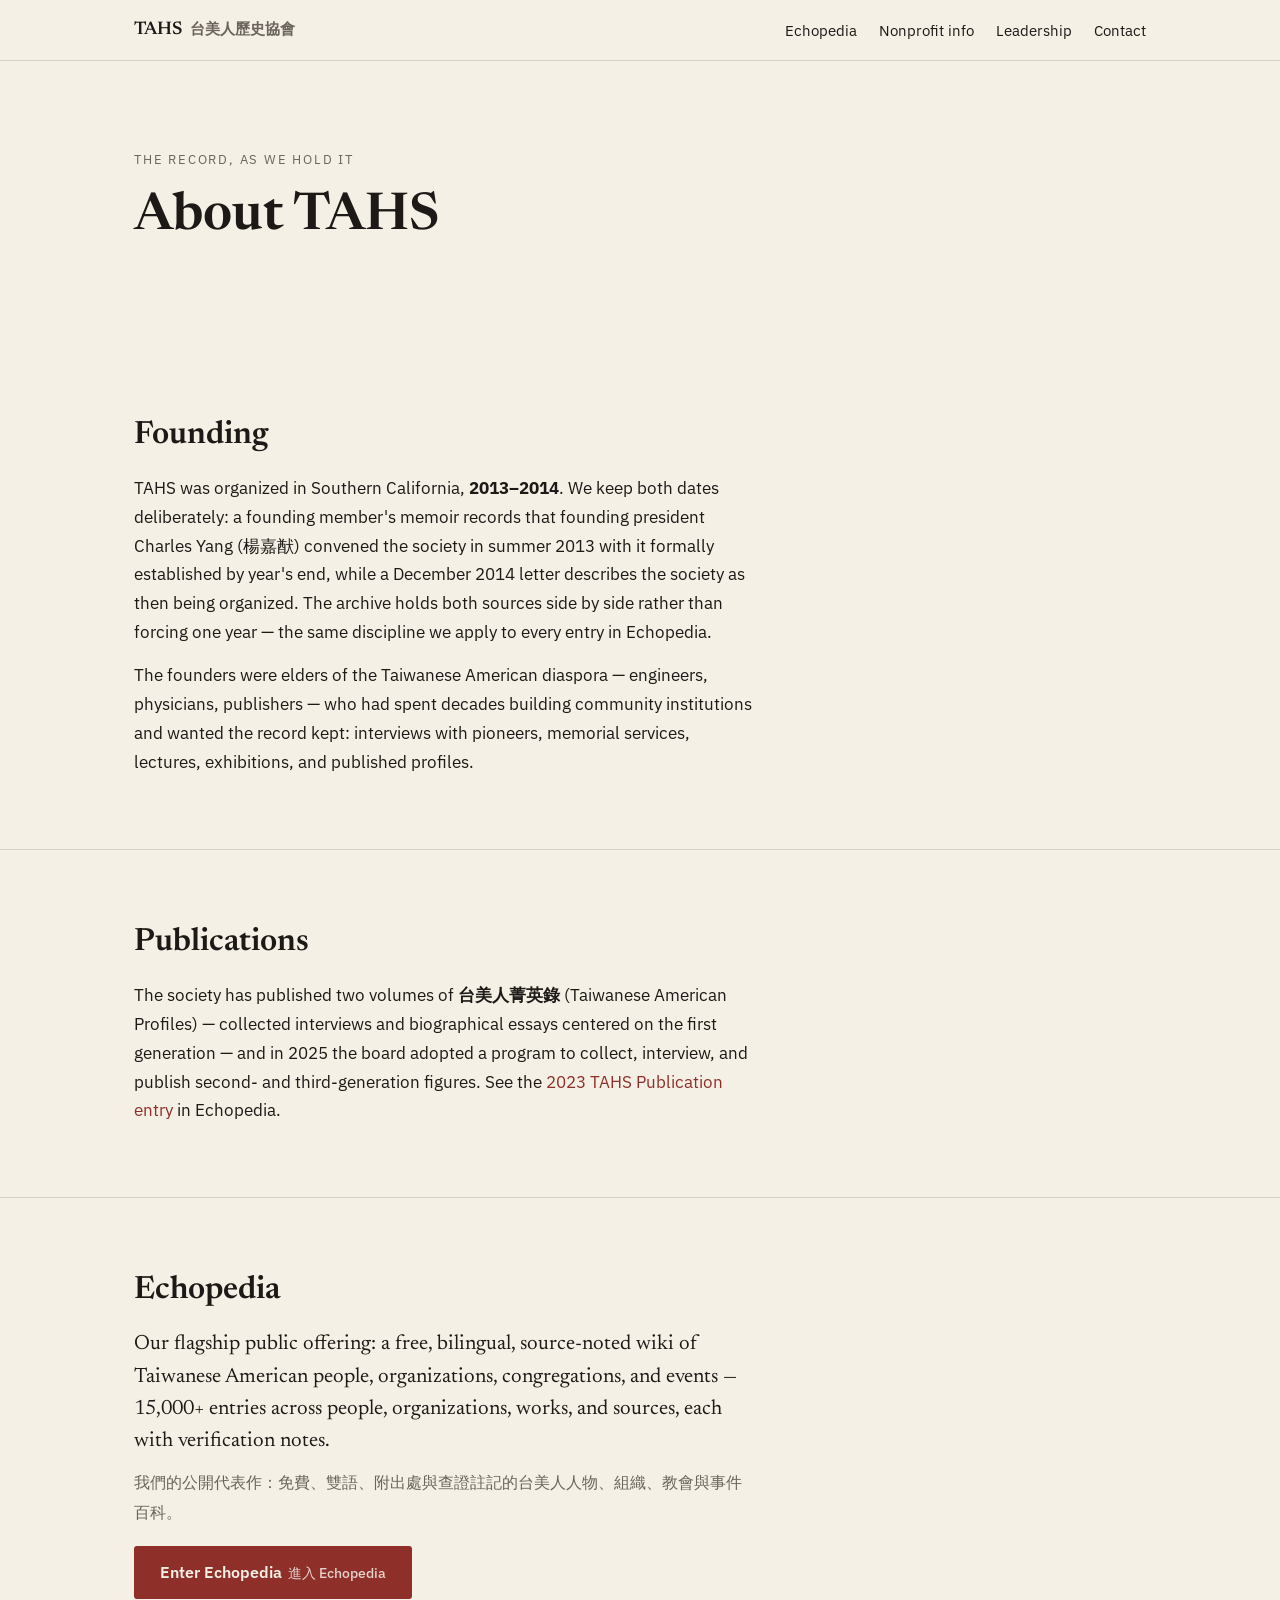
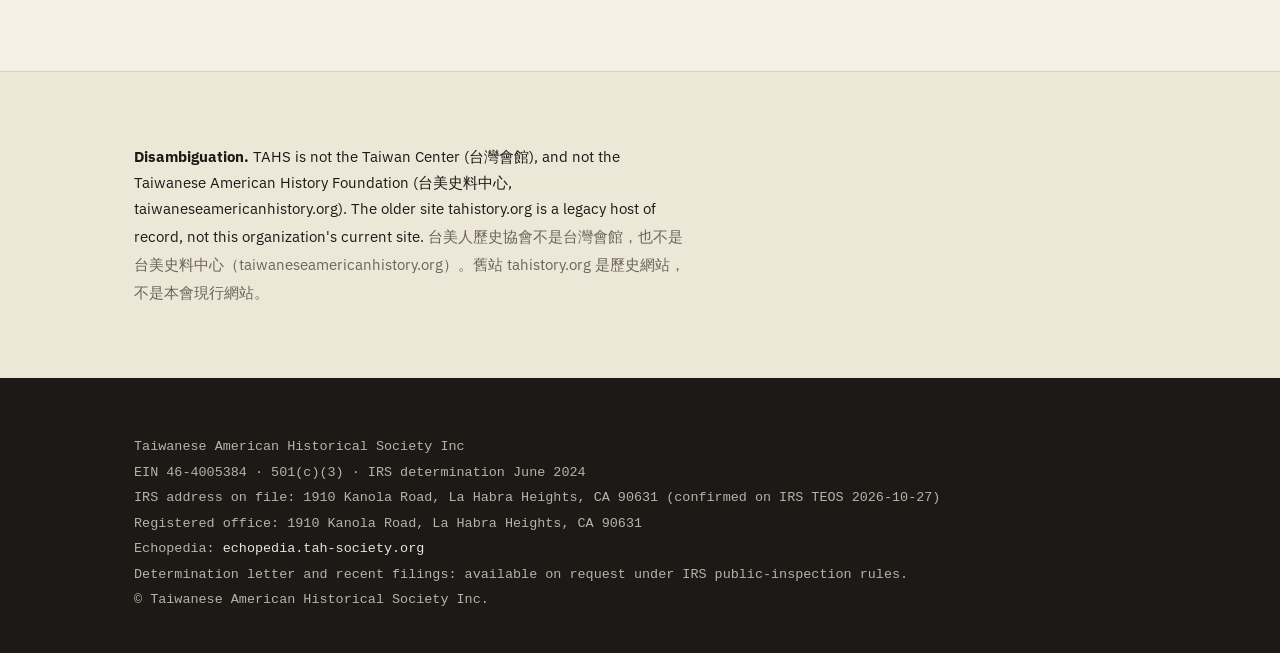
==== about.html @ c7df957f "L4 PASSED: TEOS-verified address/officer/Pub78 PC/990-N 2025+2024+2013; determination stated precise" ====
<!DOCTYPE html>
<html lang="en">
<head>
<meta charset="utf-8">
<meta name="viewport" content="width=device-width, initial-scale=1">
<title>About — TAHS 台美人歷史協會</title>
<meta name="description" content="The founding record, publications, and disambiguation of the Taiwanese American Historical Society.">
<link rel="canonical" href="https://tah-society.org/about">
<link rel="stylesheet" href="/assets/css/fonts.css">
<link rel="stylesheet" href="/assets/css/styles.css">
<link rel="icon" href="/assets/img/favicon.svg" type="image/svg+xml">
</head>
<body>

<nav><div class="wrap">
  <a class="wordmark" href="/">TAHS<span class="zh">台美人歷史協會</span></a>
  <ul>
    <li><a href="https://echopedia.tah-society.org">Echopedia</a></li>
    <li><a href="/nonprofit">Nonprofit info</a></li>
    <li><a href="/leadership">Leadership</a></li>
    <li><a href="/contact">Contact</a></li>
  </ul>
</div></nav>

<header class="hero"><div class="wrap" style="grid-template-columns:1fr">
  <div>
    <div class="kicker">The record, as we hold it</div>
    <h1>About TAHS</h1>
  </div>
</div></header>

<section><div class="wrap">
  <h2>Founding</h2>
  <p>TAHS was organized in Southern California, <strong>2013–2014</strong>. We keep both dates deliberately: a founding member's memoir records that founding president Charles Yang (楊嘉猷) convened the society in summer 2013 with it formally established by year's end, while a December 2014 letter describes the society as then being organized. The archive holds both sources side by side rather than forcing one year — the same discipline we apply to every entry in Echopedia.</p>
  <p style="margin-top:14px">The founders were elders of the Taiwanese American diaspora — engineers, physicians, publishers — who had spent decades building community institutions and wanted the record kept: interviews with pioneers, memorial services, lectures, exhibitions, and published profiles.</p>
</div></section>

<section><div class="wrap">
  <h2>Publications</h2>
  <p>The society has published two volumes of <strong>台美人菁英錄</strong> (Taiwanese American Profiles) — collected interviews and biographical essays centered on the first generation — and in 2025 the board adopted a program to collect, interview, and publish second- and third-generation figures. See the <a href="https://echopedia.tah-society.org/sources/2023-tahs-publication.html">2023 TAHS Publication entry</a> in Echopedia.</p>
</div></section>

<section><div class="wrap">
  <h2>Echopedia</h2>
  <p class="lede">Our flagship public offering: a free, bilingual, source-noted wiki of Taiwanese American people, organizations, congregations, and events — 15,000+ entries across people, organizations, works, and sources, each with verification notes.
    <span class="zh">我們的公開代表作：免費、雙語、附出處與查證註記的台美人人物、組織、教會與事件百科。</span></p>
  <p style="margin-top:18px"><a class="btn" href="https://echopedia.tah-society.org">Enter Echopedia<span class="zh">進入 Echopedia</span></a></p>
</div></section>

<section class="disambig"><div class="wrap">
  <p><strong>Disambiguation.</strong> TAHS is not the Taiwan Center (台灣會館), and not the Taiwanese American History Foundation (台美史料中心, taiwaneseamericanhistory.org). The older site tahistory.org is a legacy host of record, not this organization's current site.
  <span class="zh muted">台美人歷史協會不是台灣會館，也不是台美史料中心（taiwaneseamericanhistory.org）。舊站 tahistory.org 是歷史網站，不是本會現行網站。</span></p>
</div></section>

<footer><div class="wrap">
  <div class="legal">
    <!--BEGIN FOOTER_LEGAL-->

    Taiwanese American Historical Society Inc<br>
    EIN 46-4005384 · 501(c)(3) · IRS determination June 2024<br>
    IRS address on file: 1910 Kanola Road, La Habra Heights, CA 90631 (confirmed on IRS TEOS 2026-10-27)<br>
    Registered office: 1910 Kanola Road, La Habra Heights, CA 90631<br>
    Echopedia: <a href="https://echopedia.tah-society.org">echopedia.tah-society.org</a><br>
    Determination letter and recent filings: available on request under IRS public-inspection rules.<br>
    © Taiwanese American Historical Society Inc.
  <!--END FOOTER_LEGAL-->
  </div>
</div></footer>

</body>
</html>
---- assets/css/fonts.css ----
@font-face{font-family:'IBM Plex Sans';font-style:normal;font-weight:400;font-display:swap;src:url('../fonts/IBMPlexSans-400.woff2') format('woff2');}
@font-face{font-family:'IBM Plex Sans';font-style:normal;font-weight:500;font-display:swap;src:url('../fonts/IBMPlexSans-500.woff2') format('woff2');}
@font-face{font-family:'IBM Plex Sans';font-style:normal;font-weight:600;font-display:swap;src:url('../fonts/IBMPlexSans-600.woff2') format('woff2');}
@font-face{font-family:'IBM Plex Sans';font-style:normal;font-weight:700;font-display:swap;src:url('../fonts/IBMPlexSans-700.woff2') format('woff2');}
@font-face{font-family:'Newsreader';font-style:italic;font-weight:400;font-display:swap;src:url('../fonts/Newsreader-400i.woff2') format('woff2');}
@font-face{font-family:'Newsreader';font-style:normal;font-weight:400;font-display:swap;src:url('../fonts/Newsreader-400.woff2') format('woff2');}
@font-face{font-family:'Newsreader';font-style:normal;font-weight:600;font-display:swap;src:url('../fonts/Newsreader-600.woff2') format('woff2');}
---- assets/css/styles.css ----
/* TAHS landing — palette locked (ink/paper/rule/seal/screen/muted) */
:root{
  --ink:#1C1916; --paper:#F4F0E6; --rule:#D9D1C3;
  --seal:#8E2F2A; --screen:#243038; --muted:#6B645C;
  --sans:'IBM Plex Sans','Noto Sans TC','PingFang TC','Microsoft JhengHei',sans-serif;
  --serif:'Newsreader','Noto Serif TC','PingFang TC','Microsoft JhengHei',serif;
}
*{box-sizing:border-box;margin:0;padding:0}
html{scroll-behavior:smooth}
body{background:var(--paper);color:var(--ink);font-family:var(--sans);font-size:17px;line-height:1.7}
.zh{font-family:var(--sans);line-height:1.85}
.wrap{max-width:1060px;margin:0 auto;padding:0 24px}
a{color:var(--seal);text-decoration:none}
a:hover{text-decoration:underline}
h1,h2,h3{font-family:var(--serif);font-weight:600;line-height:1.25}
h1{font-size:clamp(2rem,4.5vw,3.25rem)}
h2{font-size:clamp(1.4rem,2.6vw,2rem);margin-bottom:.6em}
p{max-width:62ch}
.muted{color:var(--muted)}
.small{font-size:.85rem}
section{padding:72px 0;border-top:1px solid var(--rule)}
section:first-of-type{border-top:none}

/* nav */
nav{position:sticky;top:0;background:rgba(244,240,230,.96);backdrop-filter:blur(6px);border-bottom:1px solid var(--rule);z-index:50}
nav .wrap{display:flex;align-items:center;justify-content:space-between;height:60px}
.wordmark{font-family:var(--serif);font-weight:600;font-size:1.15rem;color:var(--ink)}
.wordmark .zh{font-size:.95rem;color:var(--muted);margin-left:.5em}
nav ul{display:flex;gap:22px;list-style:none}
nav ul a{color:var(--ink);font-size:.95rem}
nav ul a:hover{color:var(--seal);text-decoration:none}

/* hero */
.hero{padding:88px 0 72px}
.hero .wrap{display:grid;grid-template-columns:1.25fr .75fr;gap:48px;align-items:center}
.hero .kicker{font-size:.8rem;letter-spacing:.14em;text-transform:uppercase;color:var(--muted);margin-bottom:14px}
.hero h1{margin-bottom:.4em}
.hero .sub{color:var(--muted);font-size:1.05rem;margin-bottom:28px}
.hero .sub .zh{display:block;margin-top:6px}
.btn{display:inline-block;background:var(--seal);color:#F4F0E6;padding:13px 26px;border-radius:3px;font-weight:600;font-size:.98rem}
.btn:hover{background:#75241f;text-decoration:none}
.btn .zh{font-weight:500;opacity:.85;margin-left:.4em;font-size:.92em}

/* echopedia entry card (drawn like a wiki entry) */
.entrycard{background:var(--screen);color:#E8E4DA;border-radius:6px;padding:26px 26px 20px;box-shadow:0 14px 34px rgba(28,25,22,.28)}
.entrycard .kind{font-size:.72rem;letter-spacing:.16em;text-transform:uppercase;color:#9FB0BC;margin-bottom:10px}
.entrycard .name{font-family:var(--serif);font-size:1.35rem;font-weight:600}
.entrycard .name .zh{margin-left:.5em;font-size:1.05rem}
.entrycard .role{color:#B9C4CC;font-size:.92rem;margin:8px 0 16px}
.entrycard .chip{display:inline-block;font-size:.72rem;border:1px solid #4A5A66;color:#9FB0BC;border-radius:99px;padding:3px 10px;margin-top:4px}
.entrycard a{color:#E8E4DA;text-decoration:underline;text-underline-offset:3px}

/* credibility strip */
.strip{background:#EDE7D8}
.strip dl{display:grid;grid-template-columns:repeat(auto-fit,minmax(280px,1fr));gap:14px 36px;margin-top:22px}
.strip dt{font-size:.74rem;letter-spacing:.12em;text-transform:uppercase;color:var(--muted)}
.strip dd{font-family:ui-monospace,SFMono-Regular,Menlo,monospace;font-size:.92rem;margin-top:2px;user-select:all}
.strip .note{margin-top:20px}

/* cards */
.cards{display:grid;grid-template-columns:repeat(auto-fit,minmax(280px,1fr));gap:22px;margin:30px 0 34px}
.card{background:#FBF8F0;border:1px solid var(--rule);border-radius:6px;padding:22px 22px 18px;display:flex;flex-direction:column;gap:8px}
.card .kind{font-size:.7rem;letter-spacing:.16em;text-transform:uppercase;color:var(--muted)}
.card .name{font-family:var(--serif);font-size:1.15rem;font-weight:600}
.card .blurb{font-size:.92rem;color:var(--muted);flex:1}
.card .go{font-size:.88rem;font-weight:600}

/* simple blocks */
.lede{font-family:var(--serif);font-size:1.3rem;line-height:1.55;max-width:56ch}
.lede .zh{display:block;font-family:var(--sans);font-size:1rem;color:var(--muted);margin-top:10px}
.disambig{background:#EDE7D8;font-size:.95rem}
.rule-note{border-left:3px solid var(--seal);padding-left:16px;color:var(--muted);font-size:.95rem;margin-top:18px}
table.officers{border-collapse:collapse;margin-top:18px;min-width:min(100%,560px)}
table.officers th,table.officers td{text-align:left;padding:10px 18px 10px 0;border-bottom:1px solid var(--rule);vertical-align:top}
table.officers th{font-size:.74rem;letter-spacing:.12em;text-transform:uppercase;color:var(--muted)}

/* footer */
footer{background:var(--ink);color:#B9B2A6;padding:56px 0 40px;font-size:.88rem}
footer a{color:#E8E4DA}
footer .legal{font-family:ui-monospace,SFMono-Regular,Menlo,monospace;font-size:.84rem;line-height:1.9;user-select:all}
footer .cols{display:grid;grid-template-columns:1fr 1fr;gap:40px}
@media(max-width:760px){
  .hero .wrap{grid-template-columns:1fr}
  footer .cols{grid-template-columns:1fr}
  nav ul{gap:14px}
}

/* v1.1 — research-driven */
.zh-hero{font-family:var(--serif);font-size:clamp(1.5rem,3vw,2.2rem);color:var(--muted);font-weight:400;margin-top:.15em}
.stats{display:grid;grid-template-columns:repeat(auto-fit,minmax(160px,1fr));gap:18px;margin:8px 0 10px}
.stats a{display:block;background:#FBF8F0;border:1px solid var(--rule);border-radius:6px;padding:16px 18px}
.stats a:hover{text-decoration:none;border-color:var(--seal)}
.stats dt{font-size:.72rem;letter-spacing:.12em;text-transform:uppercase;color:var(--muted)}
.stats dd{font-family:var(--serif);font-size:1.7rem;font-weight:600;color:var(--ink)}
.pullquote{background:var(--screen);color:#E8E4DA}
.pullquote blockquote{font-family:var(--serif);font-size:clamp(1.2rem,2.4vw,1.7rem);line-height:1.7;max-width:52ch}
.pullquote .en{font-size:.75em;color:#B9C4CC;font-style:italic}
.pullquote a{color:#E8E4DA}
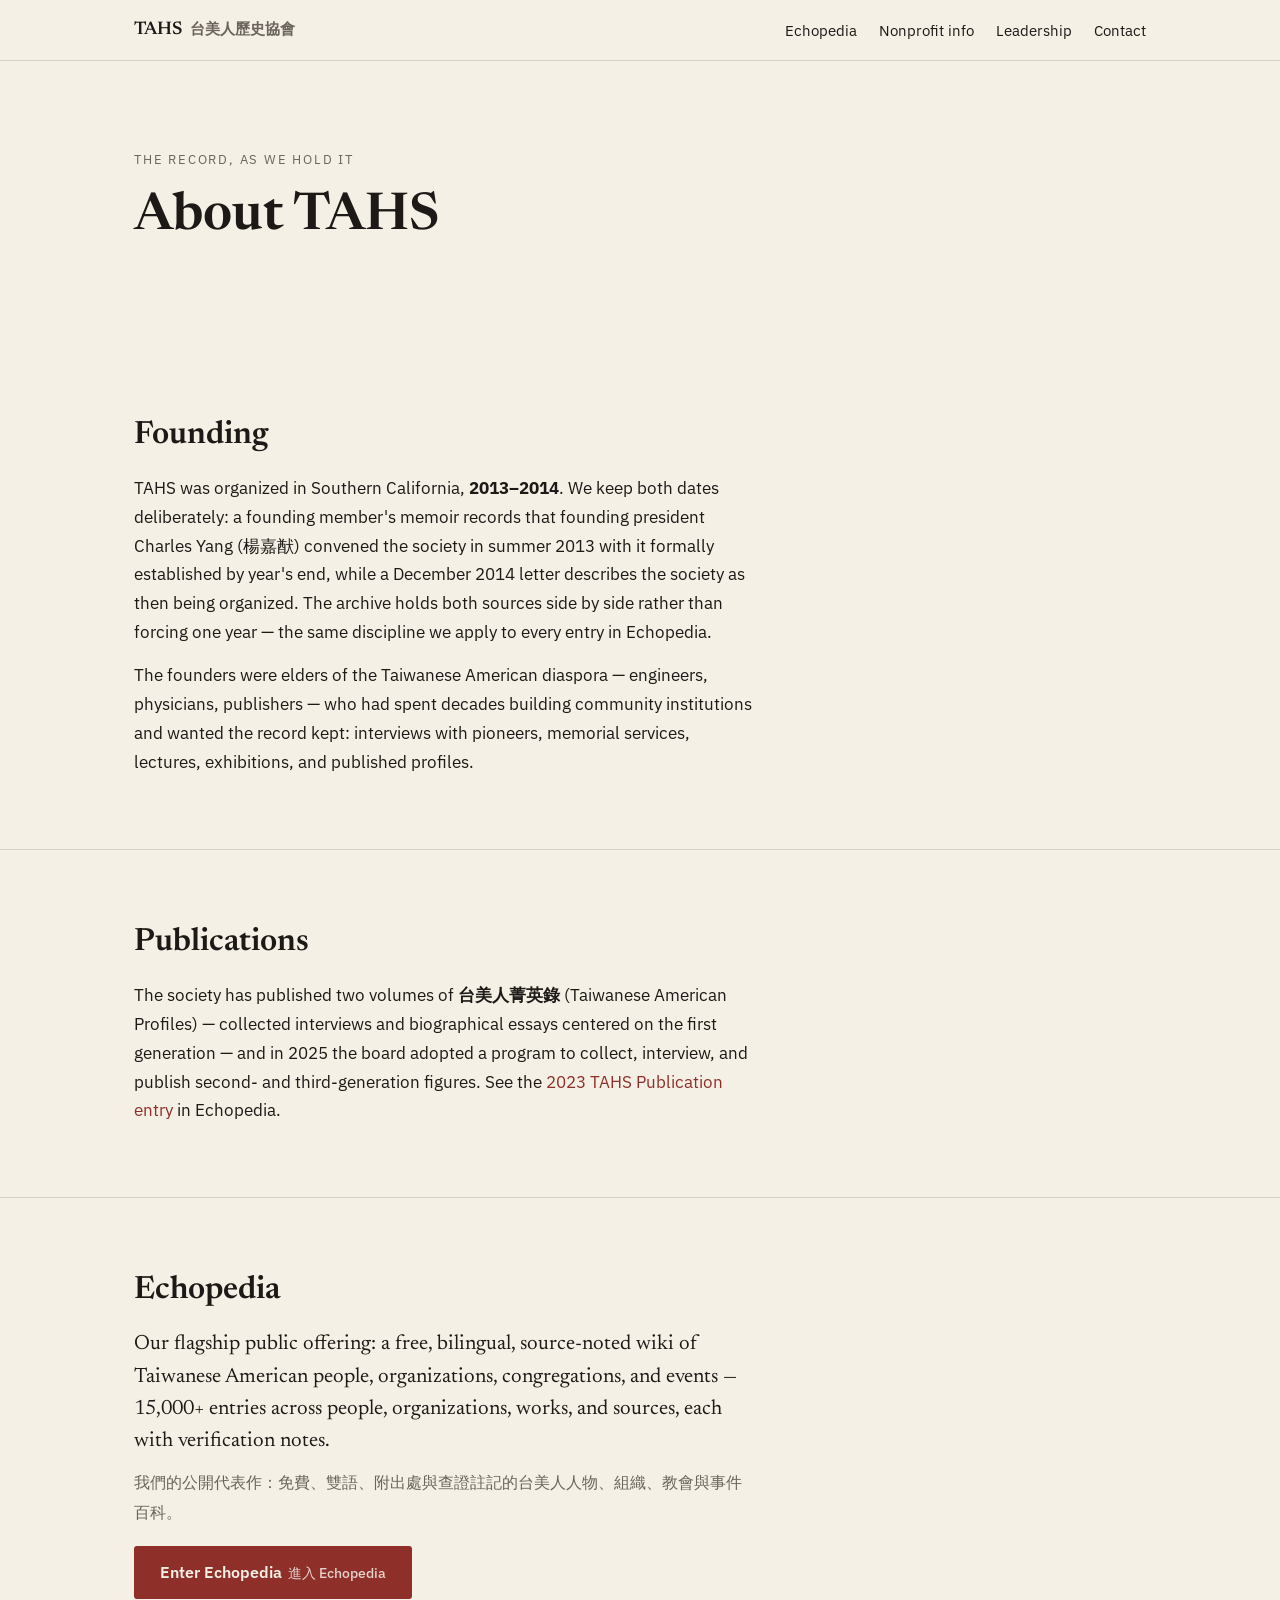
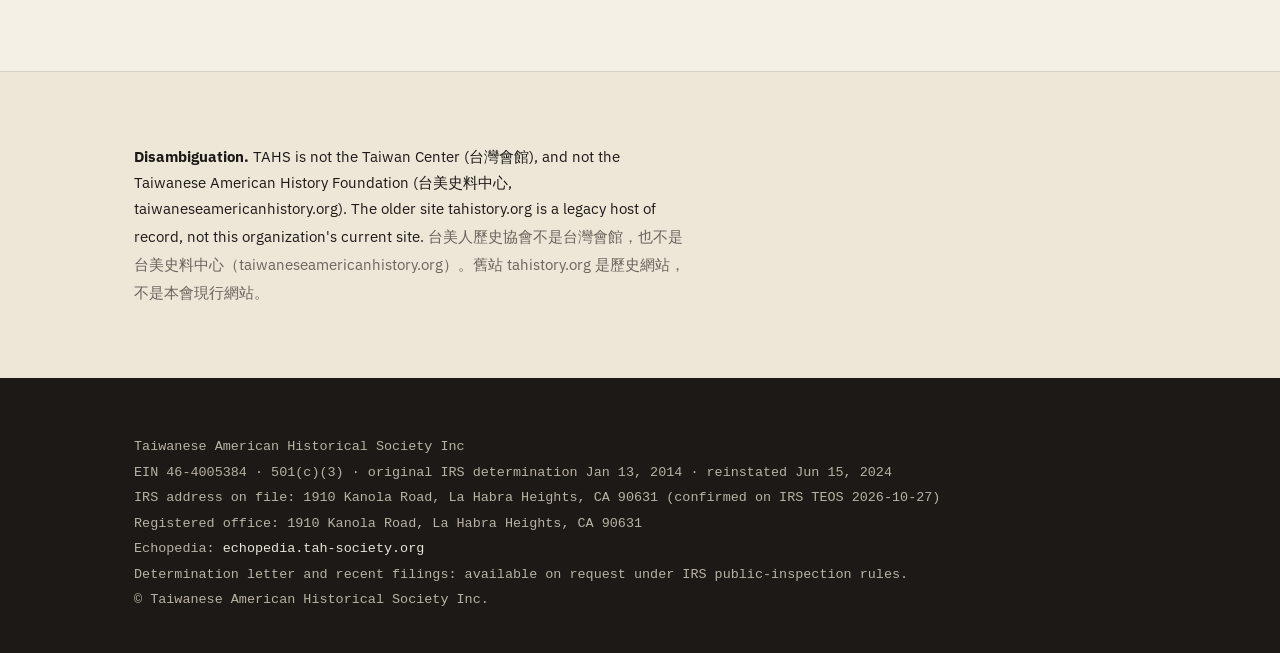
==== commit 16dafe46: "Grok L2 verify fix: determination stated precisely (2014-01-13 orig / 2024-06-15 reinstated) in hero" ====
--- a/about.html
+++ b/about.html
@@ -57,7 +57,7 @@
     <!--BEGIN FOOTER_LEGAL-->
 
     Taiwanese American Historical Society Inc<br>
-    EIN 46-4005384 · 501(c)(3) · IRS determination June 2024<br>
+    EIN 46-4005384 · 501(c)(3) · original IRS determination Jan 13, 2014 · reinstated Jun 15, 2024<br>
     IRS address on file: 1910 Kanola Road, La Habra Heights, CA 90631 (confirmed on IRS TEOS 2026-10-27)<br>
     Registered office: 1910 Kanola Road, La Habra Heights, CA 90631<br>
     Echopedia: <a href="https://echopedia.tah-society.org">echopedia.tah-society.org</a><br>
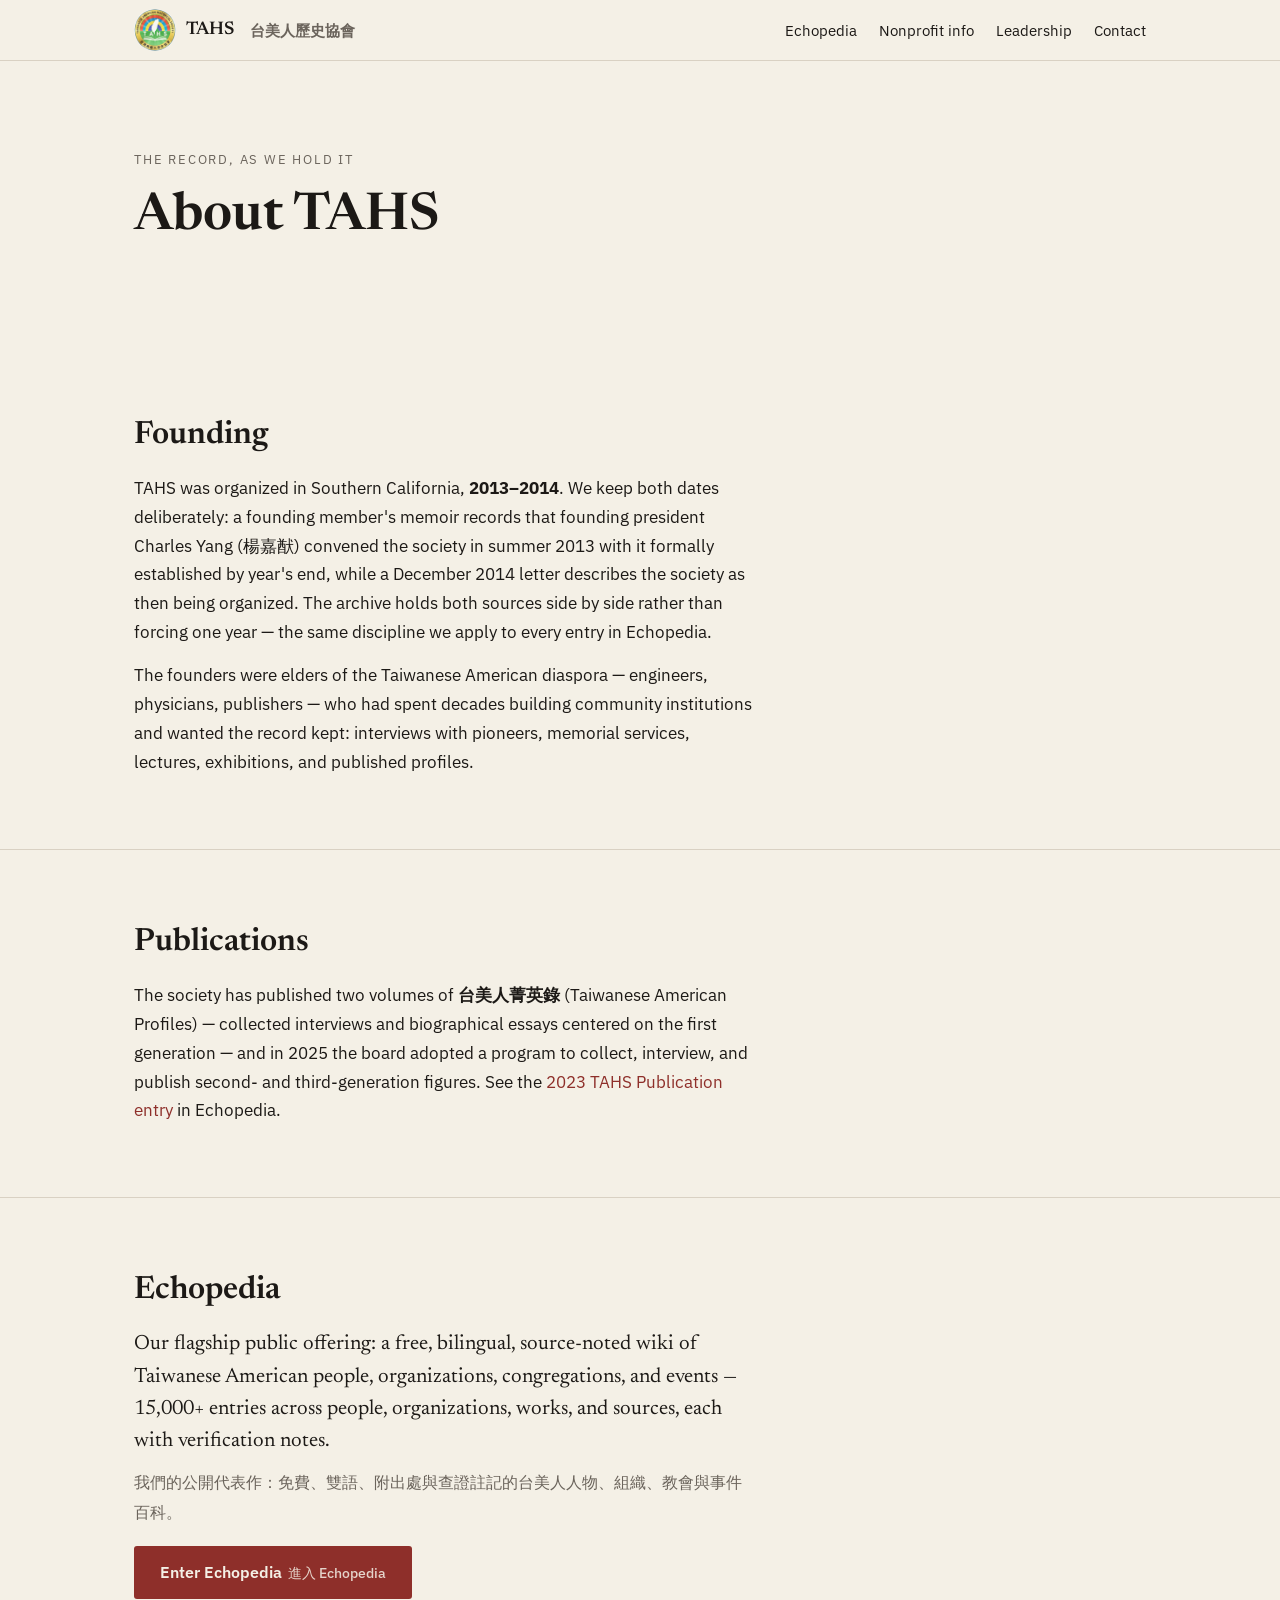
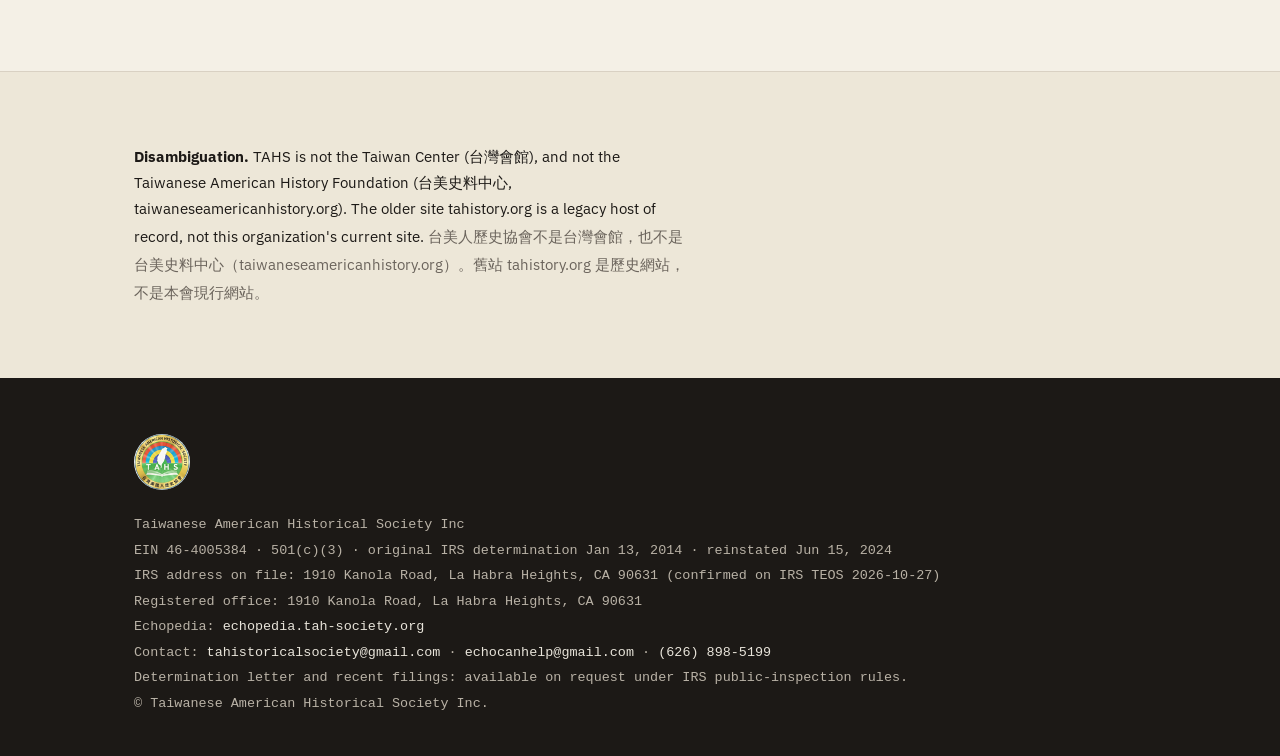
==== commit f0c1aa3d: "Publish owner-authorized contacts (2 org inboxes + phone) in footer+contact; TAHS seal as logo/favic" ====
--- a/about.html
+++ b/about.html
@@ -8,12 +8,13 @@
 <link rel="canonical" href="https://tah-society.org/about">
 <link rel="stylesheet" href="/assets/css/fonts.css">
 <link rel="stylesheet" href="/assets/css/styles.css">
-<link rel="icon" href="/assets/img/favicon.svg" type="image/svg+xml">
+<link rel="icon" type="image/png" sizes="32x32" href="/assets/img/favicon-32.png">
+<link rel="apple-touch-icon" href="/assets/img/apple-touch-icon.png">
 </head>
 <body>
 
 <nav><div class="wrap">
-  <a class="wordmark" href="/">TAHS<span class="zh">台美人歷史協會</span></a>
+  <a class="wordmark" href="/"><img class="seal" src="/assets/img/tahs-seal-96.png" alt="TAHS seal" width="40" height="40">TAHS<span class="zh">台美人歷史協會</span></a>
   <ul>
     <li><a href="https://echopedia.tah-society.org">Echopedia</a></li>
     <li><a href="/nonprofit">Nonprofit info</a></li>
@@ -53,6 +54,7 @@
 </div></section>
 
 <footer><div class="wrap">
+  <img class="seal" src="/assets/img/tahs-seal-96.png" alt="TAHS seal" width="56" height="56">
   <div class="legal">
     <!--BEGIN FOOTER_LEGAL-->
 
@@ -61,6 +63,7 @@
     IRS address on file: 1910 Kanola Road, La Habra Heights, CA 90631 (confirmed on IRS TEOS 2026-10-27)<br>
     Registered office: 1910 Kanola Road, La Habra Heights, CA 90631<br>
     Echopedia: <a href="https://echopedia.tah-society.org">echopedia.tah-society.org</a><br>
+    Contact: <a href="mailto:tahistoricalsociety@gmail.com">tahistoricalsociety@gmail.com</a> · <a href="mailto:echocanhelp@gmail.com">echocanhelp@gmail.com</a> · <a href="tel:+16268985199">(626) 898-5199</a><br>
     Determination letter and recent filings: available on request under IRS public-inspection rules.<br>
     © Taiwanese American Historical Society Inc.
   <!--END FOOTER_LEGAL-->
--- a/assets/css/styles.css
+++ b/assets/css/styles.css
@@ -24,7 +24,8 @@
 /* nav */
 nav{position:sticky;top:0;background:rgba(244,240,230,.96);backdrop-filter:blur(6px);border-bottom:1px solid var(--rule);z-index:50}
 nav .wrap{display:flex;align-items:center;justify-content:space-between;height:60px}
-.wordmark{font-family:var(--serif);font-weight:600;font-size:1.15rem;color:var(--ink)}
+.wordmark{font-family:var(--serif);font-weight:600;font-size:1.15rem;color:var(--ink);display:inline-flex;align-items:center;gap:.5em}
+.wordmark img.seal{height:2.3em;width:2.3em;border-radius:50%;object-fit:cover}
 .wordmark .zh{font-size:.95rem;color:var(--muted);margin-left:.5em}
 nav ul{display:flex;gap:22px;list-style:none}
 nav ul a{color:var(--ink);font-size:.95rem}
@@ -78,6 +79,9 @@
 footer{background:var(--ink);color:#B9B2A6;padding:56px 0 40px;font-size:.88rem}
 footer a{color:#E8E4DA}
 footer .legal{font-family:ui-monospace,SFMono-Regular,Menlo,monospace;font-size:.84rem;line-height:1.9;user-select:all}
+footer img.seal{height:56px;width:56px;border-radius:50%;object-fit:cover;margin-bottom:14px}
+.contact-block{border:1px solid var(--line,#ddd);border-radius:10px;padding:20px 22px;margin-top:14px}
+.contact-block p{margin:.35em 0}
 footer .cols{display:grid;grid-template-columns:1fr 1fr;gap:40px}
 @media(max-width:760px){
   .hero .wrap{grid-template-columns:1fr}
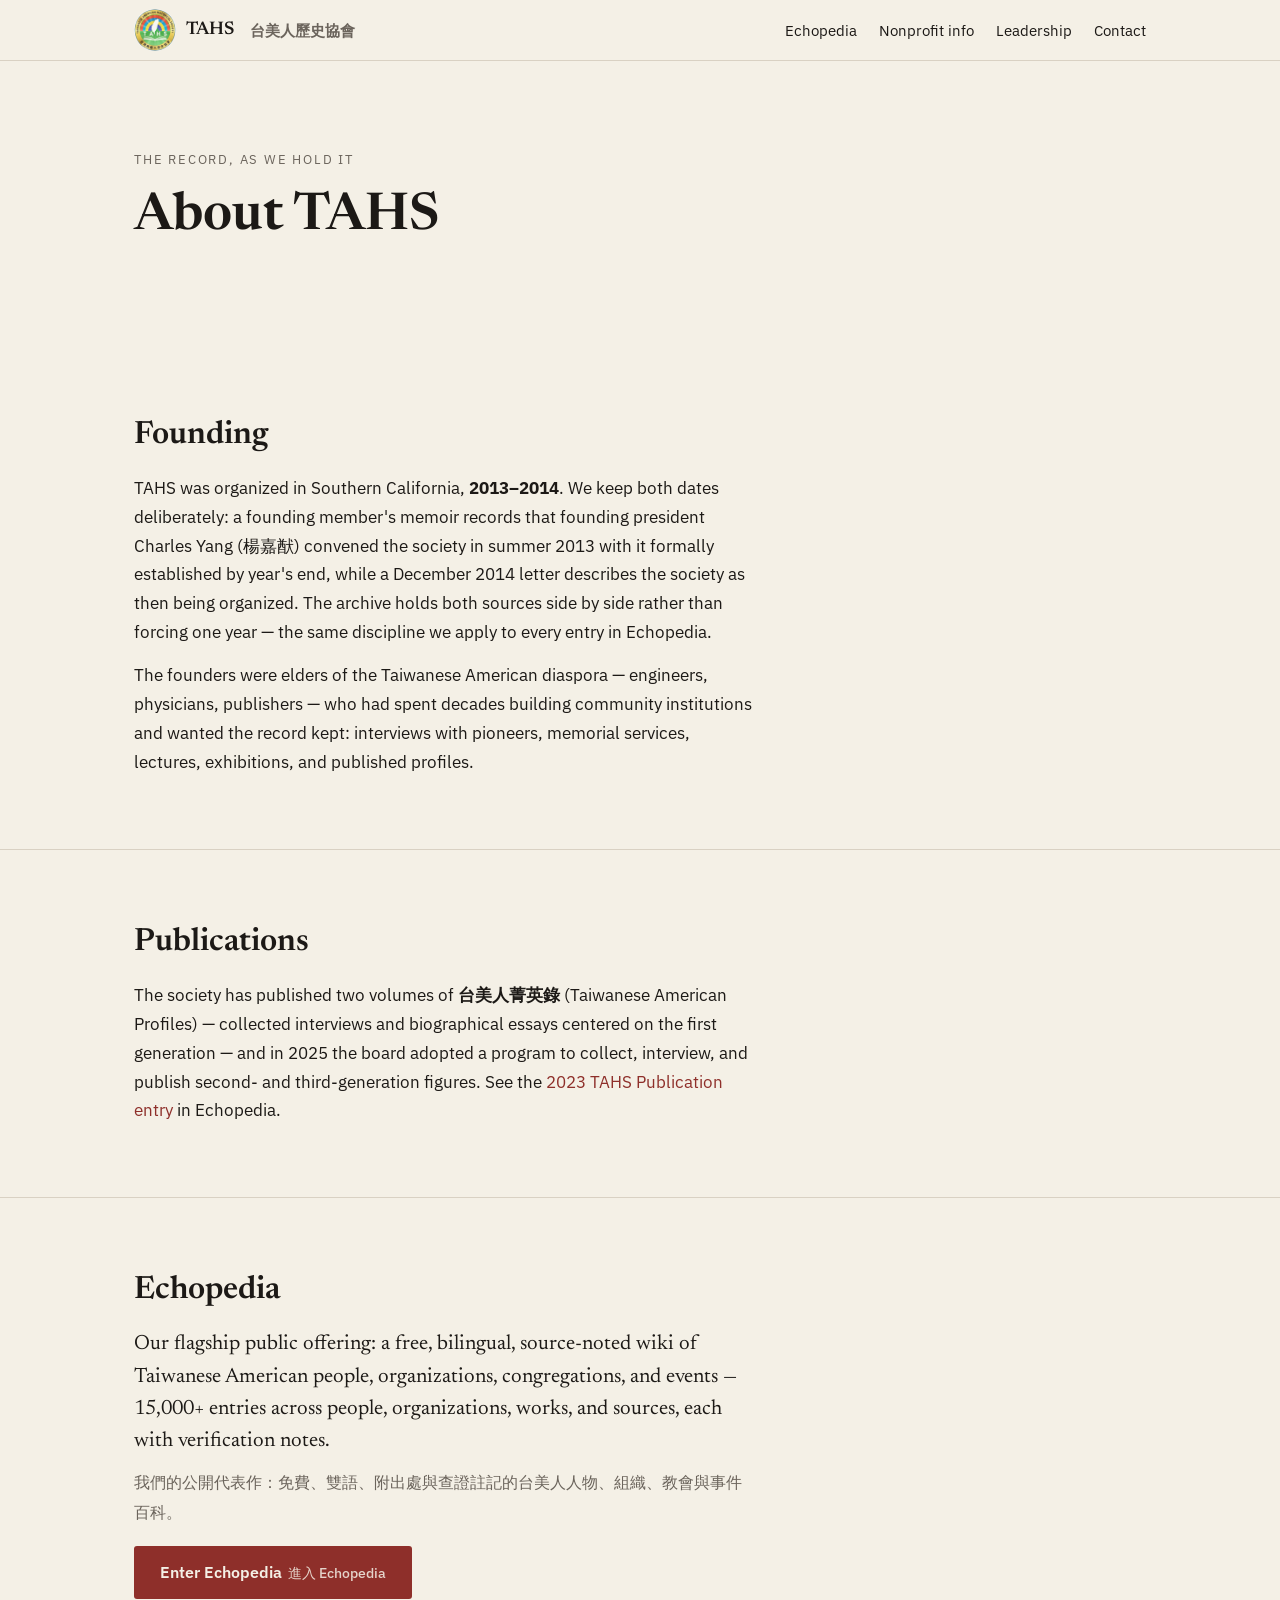
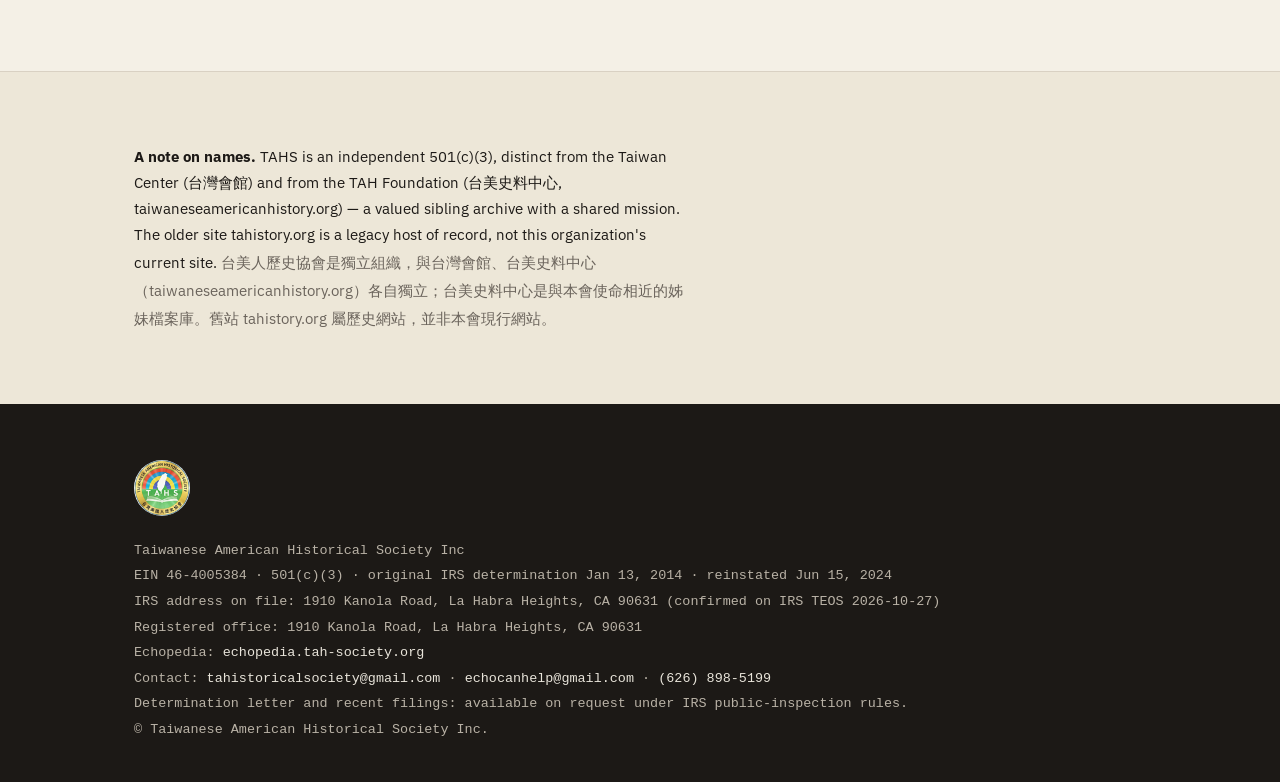
==== commit eab692bd: "Disambiguation: affirm sibling-archive relationship (vault: TAH Foundation is sibling archive), drop" ====
--- a/about.html
+++ b/about.html
@@ -49,8 +49,8 @@
 </div></section>
 
 <section class="disambig"><div class="wrap">
-  <p><strong>Disambiguation.</strong> TAHS is not the Taiwan Center (台灣會館), and not the Taiwanese American History Foundation (台美史料中心, taiwaneseamericanhistory.org). The older site tahistory.org is a legacy host of record, not this organization's current site.
-  <span class="zh muted">台美人歷史協會不是台灣會館，也不是台美史料中心（taiwaneseamericanhistory.org）。舊站 tahistory.org 是歷史網站，不是本會現行網站。</span></p>
+  <p><strong>A note on names.</strong> TAHS is an independent 501(c)(3), distinct from the Taiwan Center (台灣會館) and from the TAH Foundation (台美史料中心, taiwaneseamericanhistory.org) — a valued sibling archive with a shared mission. The older site tahistory.org is a legacy host of record, not this organization's current site.
+  <span class="zh muted">台美人歷史協會是獨立組織，與台灣會館、台美史料中心（taiwaneseamericanhistory.org）各自獨立；台美史料中心是與本會使命相近的姊妹檔案庫。舊站 tahistory.org 屬歷史網站，並非本會現行網站。</span></p>
 </div></section>
 
 <footer><div class="wrap">
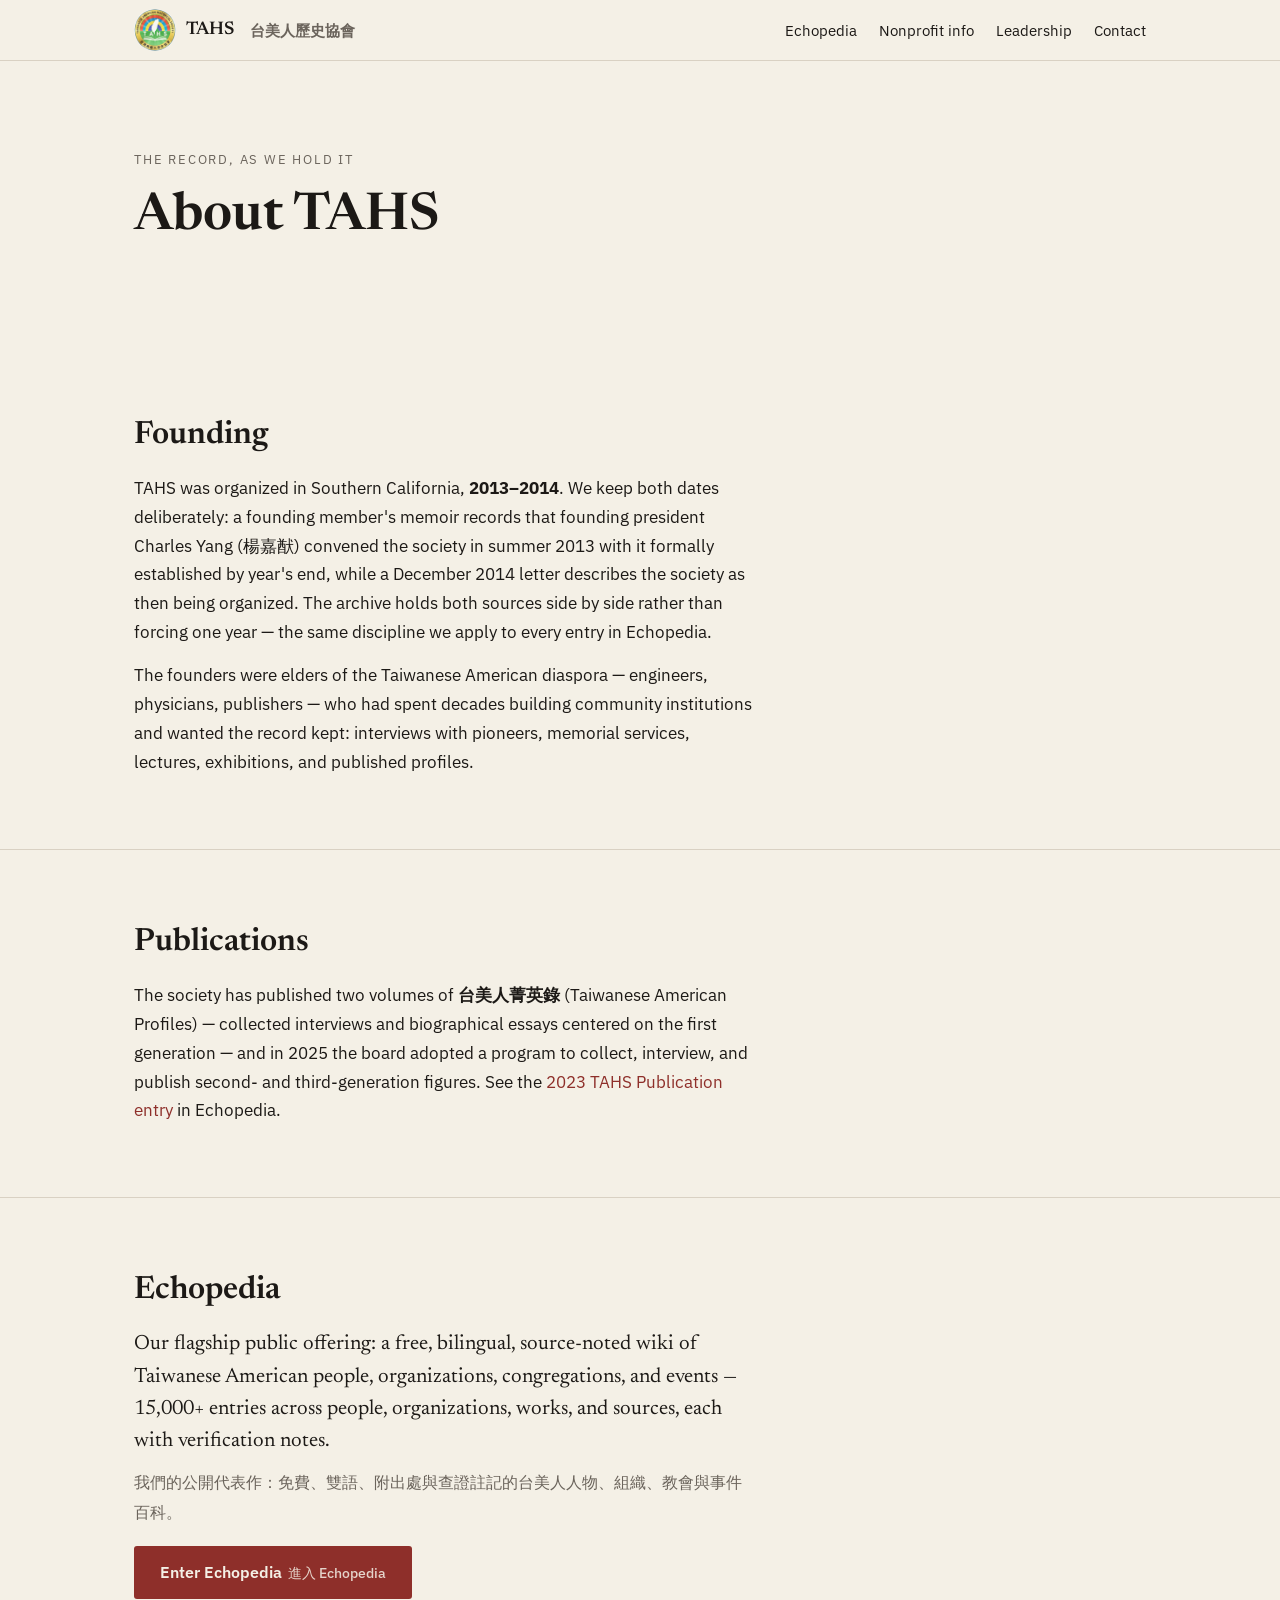
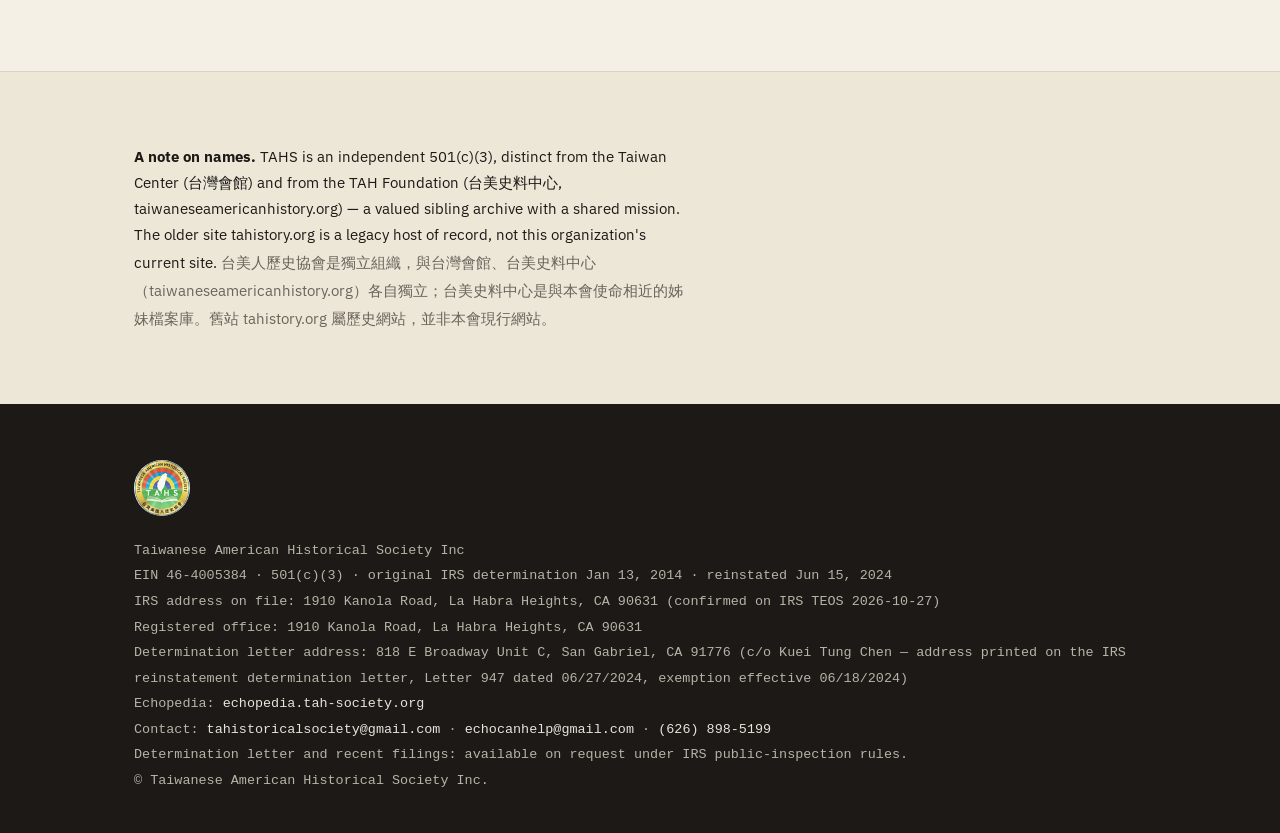
==== commit 30cc8fd4: "Add determination-letter addresses (San Gabriel) + mission statement on /nonprofit — Google for Nonp" ====
--- a/about.html
+++ b/about.html
@@ -10,6 +10,8 @@
 <link rel="stylesheet" href="/assets/css/styles.css">
 <link rel="icon" type="image/png" sizes="32x32" href="/assets/img/favicon-32.png">
 <link rel="apple-touch-icon" href="/assets/img/apple-touch-icon.png">
+<script>window.goatcounter={no_onload:true,path:'/landing'+location.pathname};</script>
+<script data-goatcounter="https://echocanhelp.goatcounter.com/count" async src="//gc.zgo.at/count.js" onload="goatcounter.count({path:'/landing'+location.pathname})"></script>
 </head>
 <body>
 
@@ -62,6 +64,7 @@
     EIN 46-4005384 · 501(c)(3) · original IRS determination Jan 13, 2014 · reinstated Jun 15, 2024<br>
     IRS address on file: 1910 Kanola Road, La Habra Heights, CA 90631 (confirmed on IRS TEOS 2026-10-27)<br>
     Registered office: 1910 Kanola Road, La Habra Heights, CA 90631<br>
+    Determination letter address: 818 E Broadway Unit C, San Gabriel, CA 91776 (c/o Kuei Tung Chen — address printed on the IRS reinstatement determination letter, Letter 947 dated 06/27/2024, exemption effective 06/18/2024)<br>
     Echopedia: <a href="https://echopedia.tah-society.org">echopedia.tah-society.org</a><br>
     Contact: <a href="mailto:tahistoricalsociety@gmail.com">tahistoricalsociety@gmail.com</a> · <a href="mailto:echocanhelp@gmail.com">echocanhelp@gmail.com</a> · <a href="tel:+16268985199">(626) 898-5199</a><br>
     Determination letter and recent filings: available on request under IRS public-inspection rules.<br>
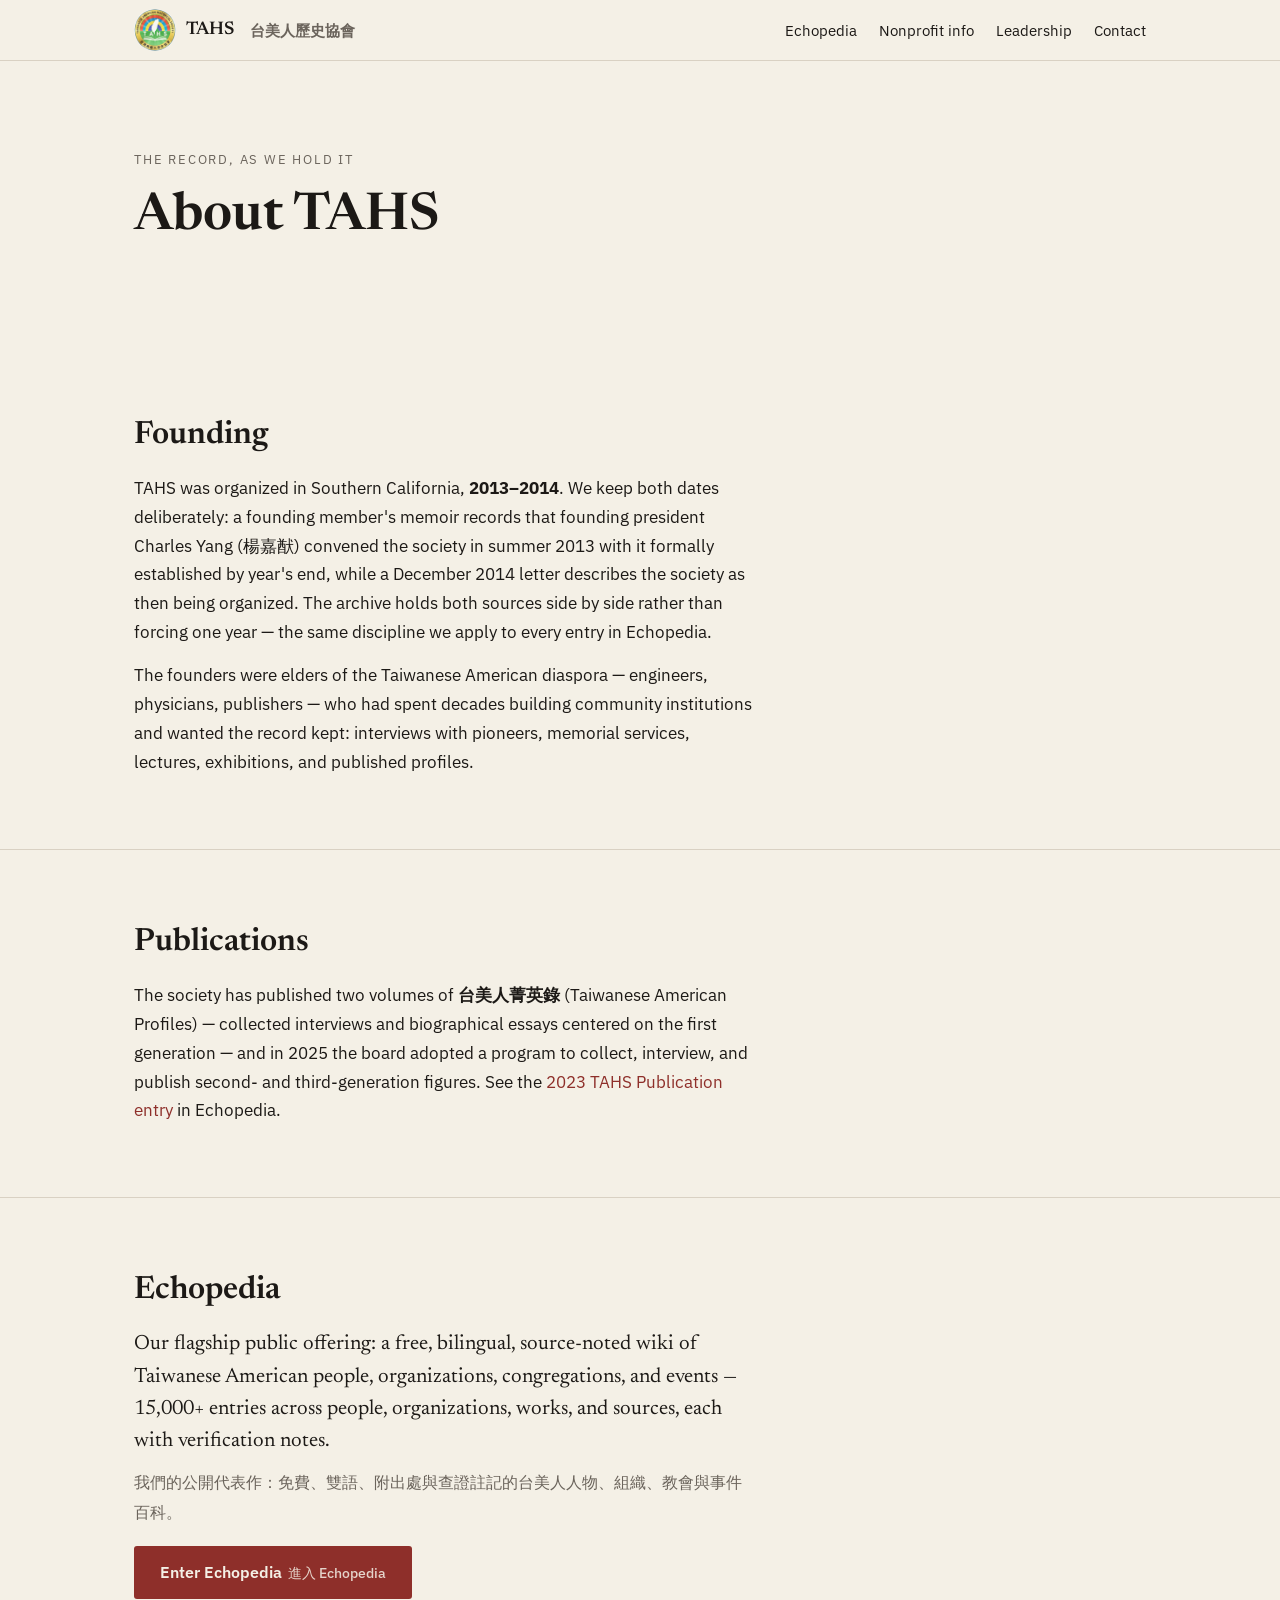
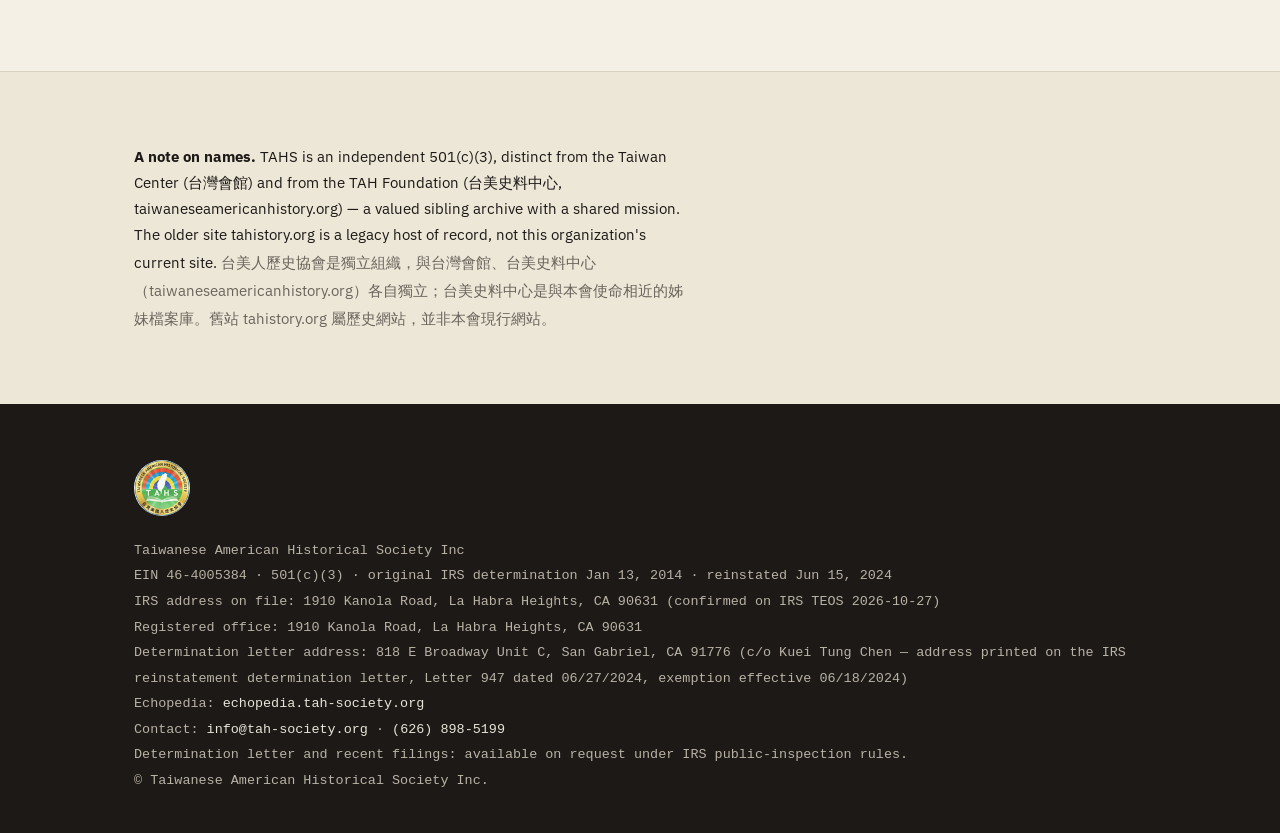
==== commit 55faf28d: "Public contact: single organizational inbox info@tah-society.org; retire Gmail inboxes from public p" ====
--- a/about.html
+++ b/about.html
@@ -66,7 +66,7 @@
     Registered office: 1910 Kanola Road, La Habra Heights, CA 90631<br>
     Determination letter address: 818 E Broadway Unit C, San Gabriel, CA 91776 (c/o Kuei Tung Chen — address printed on the IRS reinstatement determination letter, Letter 947 dated 06/27/2024, exemption effective 06/18/2024)<br>
     Echopedia: <a href="https://echopedia.tah-society.org">echopedia.tah-society.org</a><br>
-    Contact: <a href="mailto:tahistoricalsociety@gmail.com">tahistoricalsociety@gmail.com</a> · <a href="mailto:echocanhelp@gmail.com">echocanhelp@gmail.com</a> · <a href="tel:+16268985199">(626) 898-5199</a><br>
+    Contact: <a href="mailto:info@tah-society.org">info@tah-society.org</a> · <a href="tel:+16268985199">(626) 898-5199</a><br>
     Determination letter and recent filings: available on request under IRS public-inspection rules.<br>
     © Taiwanese American Historical Society Inc.
   <!--END FOOTER_LEGAL-->
